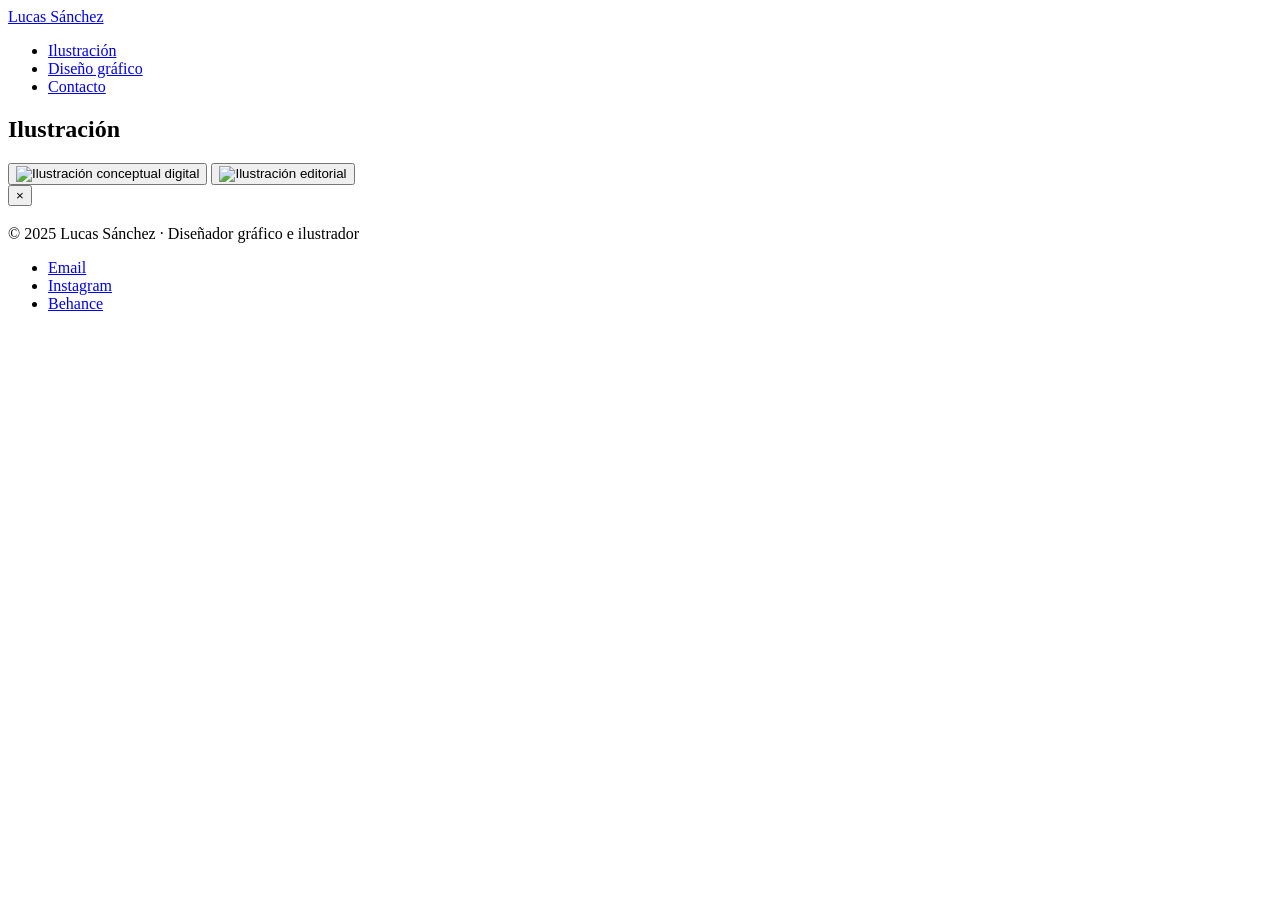
==== secciones/Diseño.html @ 1e2da402 "primera integración de secciones y tipografia" ====
<!DOCTYPE html>
<html lang="es">
<head>
	<meta charset="UTF-8" />
	<meta name="viewport" content="width=device-width, initial-scale=1.0" />

	<title>Lucas Sánchez | Diseñador Gráfico e Ilustrador</title>

	<meta
		name="description"
		content="Portafolio de Lucas Sánchez, diseñador gráfico e ilustrador especializado en ilustración y comunicación visual."
	/>

	<link rel="stylesheet" href="assets/css/index.css" />
</head>

<body>

	<!-- Header / Navegación -->
	<header class="site-header">
		<nav class="nav">
			<div class="nav-container">
				<a href="#top" class="nav-logo">Lucas Sánchez</a>

				<ul class="nav-links">
					<li><a href="#illustration">Ilustración</a></li>
					<li><a href="#graphic">Diseño gráfico</a></li>
					<li><a href="#contact">Contacto</a></li>
				</ul>
			</div>
		</nav>
	</header>

	<main id="top">

		<!-- Sección Galería -->
		<section id="illustration" class="section gallery-section">
			<div class="container">
				<h2 class="section-title">Ilustración</h2>

				<div class="gallery-grid">
					<button
						type="button"
						class="gallery-item"
						data-title="Ilustración y Concept Art"
						data-description="Serie de ilustraciones desarrolladas para exploración conceptual y narrativa visual."
					>
						<img
							src="assets/img/illustration-1.jpg"
							alt="Ilustración conceptual digital"
							loading="lazy"
						/>
					</button>

					<button
						type="button"
						class="gallery-item"
						data-title="Ilustración Editorial"
						data-description="Ilustraciones creadas para piezas editoriales y publicaciones gráficas."
					>
						<img
							src="assets/img/illustration-2.jpg"
							alt="Ilustración editorial"
							loading="lazy"
						/>
					</button>
				</div>
			</div>
		</section>

	</main>

	<!-- Modal de proyecto -->
	<div class="project-modal" aria-hidden="true">
		<div class="modal-backdrop"></div>

		<div
			class="modal-content"
			role="dialog"
			aria-modal="true"
			aria-labelledby="modal-title"
		>
			<button
				type="button"
				class="modal-close"
				aria-label="Cerrar proyecto"
			>
				×
			</button>

			<h3 id="modal-title" class="modal-title"></h3>
			<p class="modal-description"></p>

			<div class="modal-gallery"></div>
		</div>
	</div>

	<!-- Footer -->
	<footer class="site-footer">
		<div class="container">
			<p>
				© 2025 Lucas Sánchez · Diseñador gráfico e ilustrador
			</p>

			<ul class="footer-links">
				<li><a href="mailto:lucas@email.com">Email</a></li>
				<li><a href="#" target="_blank" rel="noopener">Instagram</a></li>
				<li><a href="#" target="_blank" rel="noopener">Behance</a></li>
			</ul>
		</div>
	</footer>

	<script src="assets/js/main.js" defer></script>
</body>
</html>
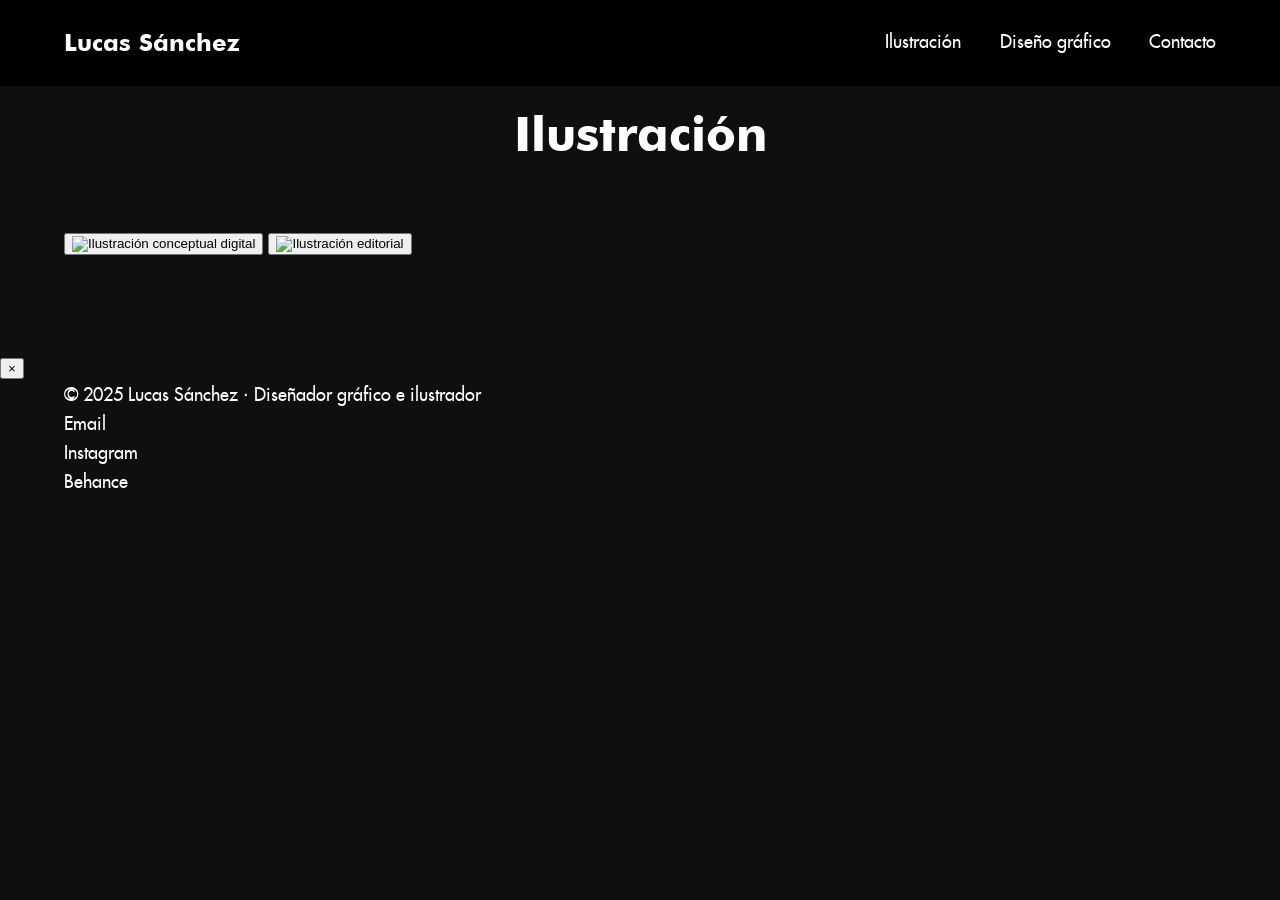
==== commit b217fb68: "Inclusion de imagenes en el repositorio y desarrollo de ilustracion html" ====
--- a/secciones/Diseño.html
+++ b/secciones/Diseño.html
@@ -11,7 +11,7 @@
 		content="Portafolio de Lucas Sánchez, diseñador gráfico e ilustrador especializado en ilustración y comunicación visual."
 	/>
 
-	<link rel="stylesheet" href="assets/css/index.css" />
+	<link rel="stylesheet" href="../assets/css/index.css" />
 </head>
 
 <body>
@@ -46,7 +46,7 @@
 						data-description="Serie de ilustraciones desarrolladas para exploración conceptual y narrativa visual."
 					>
 						<img
-							src="assets/img/illustration-1.jpg"
+							src="../assets/img/illustration-1.jpg"
 							alt="Ilustración conceptual digital"
 							loading="lazy"
 						/>
@@ -59,7 +59,7 @@
 						data-description="Ilustraciones creadas para piezas editoriales y publicaciones gráficas."
 					>
 						<img
-							src="assets/img/illustration-2.jpg"
+							src="../assets/img/illustration-2.jpg"
 							alt="Ilustración editorial"
 							loading="lazy"
 						/>
@@ -110,6 +110,6 @@
 		</div>
 	</footer>
 
-	<script src="assets/js/main.js" defer></script>
+	<script src="../assets/js/main.js" defer></script>
 </body>
 </html>
--- a/assets/css/index.css
+++ b/assets/css/index.css
@@ -0,0 +1,6 @@
+@import url("reset.css");
+@import url("theme.css");
+@import url("base.css");
+@import url("layout.css");
+@import url("components.css");
+@import url("navigation.css")
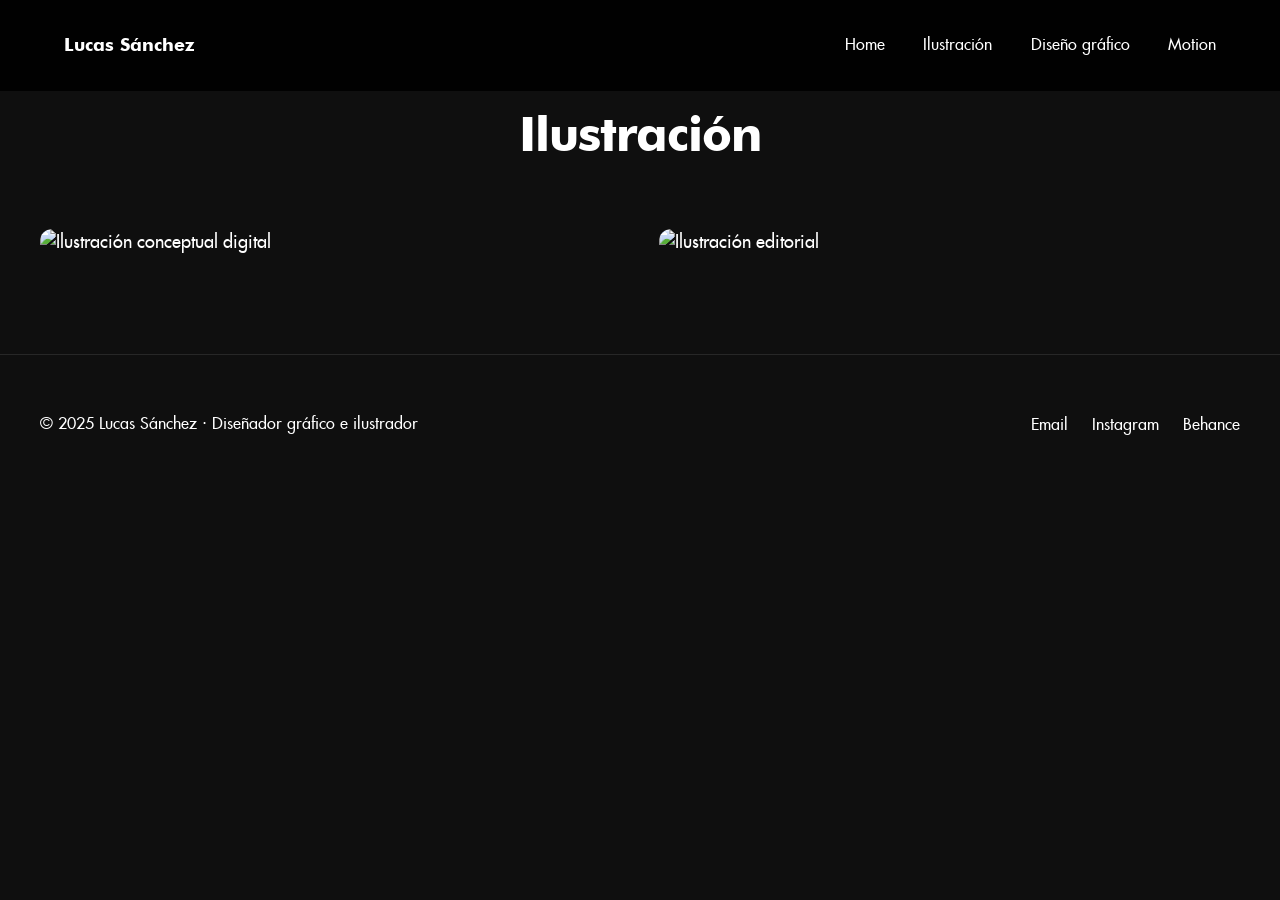
==== commit 8473f6f4: "Termina seccion de ilustracion, header terminado con links funcionales" ====
--- a/secciones/Diseño.html
+++ b/secciones/Diseño.html
@@ -12,6 +12,7 @@
 	/>
 
 	<link rel="stylesheet" href="../assets/css/index.css" />
+	<link rel="stylesheet" href="../assets/css/Secciones/Diseño.css" />
 </head>
 
 <body>
@@ -23,9 +24,10 @@
 				<a href="#top" class="nav-logo">Lucas Sánchez</a>
 
 				<ul class="nav-links">
-					<li><a href="#illustration">Ilustración</a></li>
-					<li><a href="#graphic">Diseño gráfico</a></li>
-					<li><a href="#contact">Contacto</a></li>
+					<li><a href="../index.html">Home</a></li>
+					<li><a href="ilustracion.html">Ilustración</a></li>
+					<li><a href="Diseño.html">Diseño gráfico</a></li>
+					<li><a href="Motion.html">Motion</a></li>
 				</ul>
 			</div>
 		</nav>
--- a/assets/css/Secciones/Diseño.css
+++ b/assets/css/Secciones/Diseño.css
@@ -0,0 +1,261 @@
+.container {
+	width: min(1200px, 100% - 2rem);
+	margin-inline: auto;
+}
+
+.section {
+	padding: var(--space-2xl) 0;
+}
+
+.section-title {
+	font-size: var(--text-3xl);
+	margin-bottom: var(--space-xl);
+	letter-spacing: -0.02em;
+	/* Ensure anchors and in-page navigation don't get hidden by the sticky header */
+	scroll-margin-top: 4rem; /* distance from top when jumping to this element */
+}
+
+/* --------------------------------------------------------------------------
+   3. HEADER / NAV
+   -------------------------------------------------------------------------- */
+.site-header {
+	position: sticky;
+	top: 0;
+	z-index: 10;
+	background-color: rgba(15, 15, 15, 0.85);
+	backdrop-filter: blur(8px);
+}
+
+.nav-container {
+	display: flex;
+	align-items: center;
+	justify-content: space-between;
+	/* Reduced padding so header is smaller and doesn't cover section titles */
+	padding: 0.45rem 0;
+}
+
+.nav-logo {
+	/* Slightly smaller logo/text to reduce header height on section pages */
+	font-size: var(--text-base);
+	font-weight: 700;
+	text-decoration: none;
+	color: var(--color-text);
+}
+
+.nav-links {
+	list-style: none;
+	display: flex;
+	gap: var(--space-lg);
+	margin: 0;
+	padding: 0;
+}
+
+.nav-links a {
+	text-decoration: none;
+	color: var(--color-text-muted);
+	font-size: var(--text-sm);
+	position: relative;
+}
+
+.nav-links a::after {
+	content: "";
+	position: absolute;
+	left: 0;
+	bottom: -4px;
+	width: 100%;
+	height: 1px;
+	background-color: currentColor;
+	transform: scaleX(0);
+	transform-origin: left;
+	transition: transform var(--duration-normal) var(--ease-out);
+}
+
+.nav-links a:hover::after {
+	transform: scaleX(1);
+}
+
+/* --------------------------------------------------------------------------
+   4. GALERÍA
+   -------------------------------------------------------------------------- */
+.gallery-grid {
+	display: grid;
+	grid-template-columns: repeat(auto-fit, minmax(260px, 1fr));
+	gap: var(--space-lg);
+}
+
+.gallery-item {
+	all: unset;
+	cursor: pointer;
+	display: block;
+	position: relative;
+	border-radius: 12px;
+	overflow: hidden;
+}
+
+.gallery-item img {
+	width: 100%;
+	height: 100%;
+	object-fit: cover;
+	transition: transform 0.6s var(--ease-out),
+	            filter 0.6s var(--ease-out);
+}
+
+.gallery-item::after {
+	content: "";
+	position: absolute;
+	inset: 0;
+	background: linear-gradient(
+		to top,
+		rgba(0, 0, 0, 0.6),
+		rgba(0, 0, 0, 0)
+	);
+	opacity: 0;
+	transition: opacity 0.4s var(--ease-out);
+}
+
+.gallery-item:hover img {
+	transform: scale(1.05);
+	filter: saturate(1.1);
+}
+
+.gallery-item:hover::after {
+	opacity: 1;
+}
+
+/* Caption inside gallery button, aligned to the right */
+.gallery-caption {
+	position: absolute;
+	right: 0.75rem;
+	bottom: 0.75rem;
+	text-align: right; /* align text to the right inside the caption */
+	color: var(--color-text, #fff);
+	background: linear-gradient(90deg, rgba(0,0,0,0.0), rgba(0,0,0,0.45));
+	padding: 0.35rem 0.6rem;
+	border-radius: 6px;
+	backdrop-filter: blur(4px);
+}
+.gallery-caption strong {
+	font-weight: 700;
+	font-size: 0.95rem;
+	line-height: 1;
+}
+
+/* Focus accesible */
+.gallery-item:focus-visible {
+	outline: 2px solid var(--color-text);
+	outline-offset: 4px;
+}
+
+/* --------------------------------------------------------------------------
+   5. MODAL
+   -------------------------------------------------------------------------- */
+.project-modal {
+	position: fixed;
+	inset: 0;
+	z-index: 100;
+	display: none;
+}
+
+.project-modal[aria-hidden="false"] {
+	display: grid;
+	place-items: center;
+}
+
+.modal-backdrop {
+	position: absolute;
+	inset: 0;
+	background-color: rgba(0, 0, 0, 0.8);
+}
+
+.modal-content {
+	position: relative;
+	background-color: var(--color-bg);
+	padding: var(--space-xl);
+	max-width: 900px;
+	width: calc(100% - 2rem);
+	max-height: 90vh;
+	overflow-y: auto;
+	border-radius: 16px;
+}
+
+.modal-close {
+	all: unset;
+	position: absolute;
+	top: var(--space-md);
+	right: var(--space-md);
+	font-size: var(--text-2xl);
+	cursor: pointer;
+	color: var(--color-text-muted);
+}
+
+.modal-title {
+	font-size: var(--text-2xl);
+	margin-bottom: var(--space-sm);
+}
+
+.modal-description {
+	font-size: var(--text-base);
+	color: var(--color-text-muted);
+	max-width: 65ch;
+	margin-bottom: var(--space-lg);
+}
+
+.modal-gallery {
+	display: grid;
+	grid-template-columns: repeat(auto-fit, minmax(220px, 1fr));
+	gap: var(--space-md);
+}
+
+/* --------------------------------------------------------------------------
+   6. FOOTER
+   -------------------------------------------------------------------------- */
+.site-footer {
+	padding: var(--space-xl) 0;
+	border-top: 1px solid rgba(255, 255, 255, 0.1);
+}
+
+.site-footer .container {
+	display: flex;
+	justify-content: space-between;
+	align-items: center;
+	flex-wrap: wrap;
+	gap: var(--space-md);
+}
+
+.site-footer p {
+	margin: 0;
+	font-size: var(--text-sm);
+	color: var(--color-text-muted);
+}
+
+.footer-links {
+	list-style: none;
+	display: flex;
+	gap: var(--space-md);
+	margin: 0;
+	padding: 0;
+}
+
+.footer-links a {
+	text-decoration: none;
+	font-size: var(--text-sm);
+	color: var(--color-text-muted);
+}
+
+.footer-links a:hover {
+	color: var(--color-text);
+}
+
+/* --------------------------------------------------------------------------
+   7. RESPONSIVE AJUSTES
+   -------------------------------------------------------------------------- */
+@media (max-width: 600px) {
+	.nav-links {
+		gap: var(--space-md);
+	}
+
+	.section-title {
+		font-size: var(--text-2xl);
+	}
+
+}
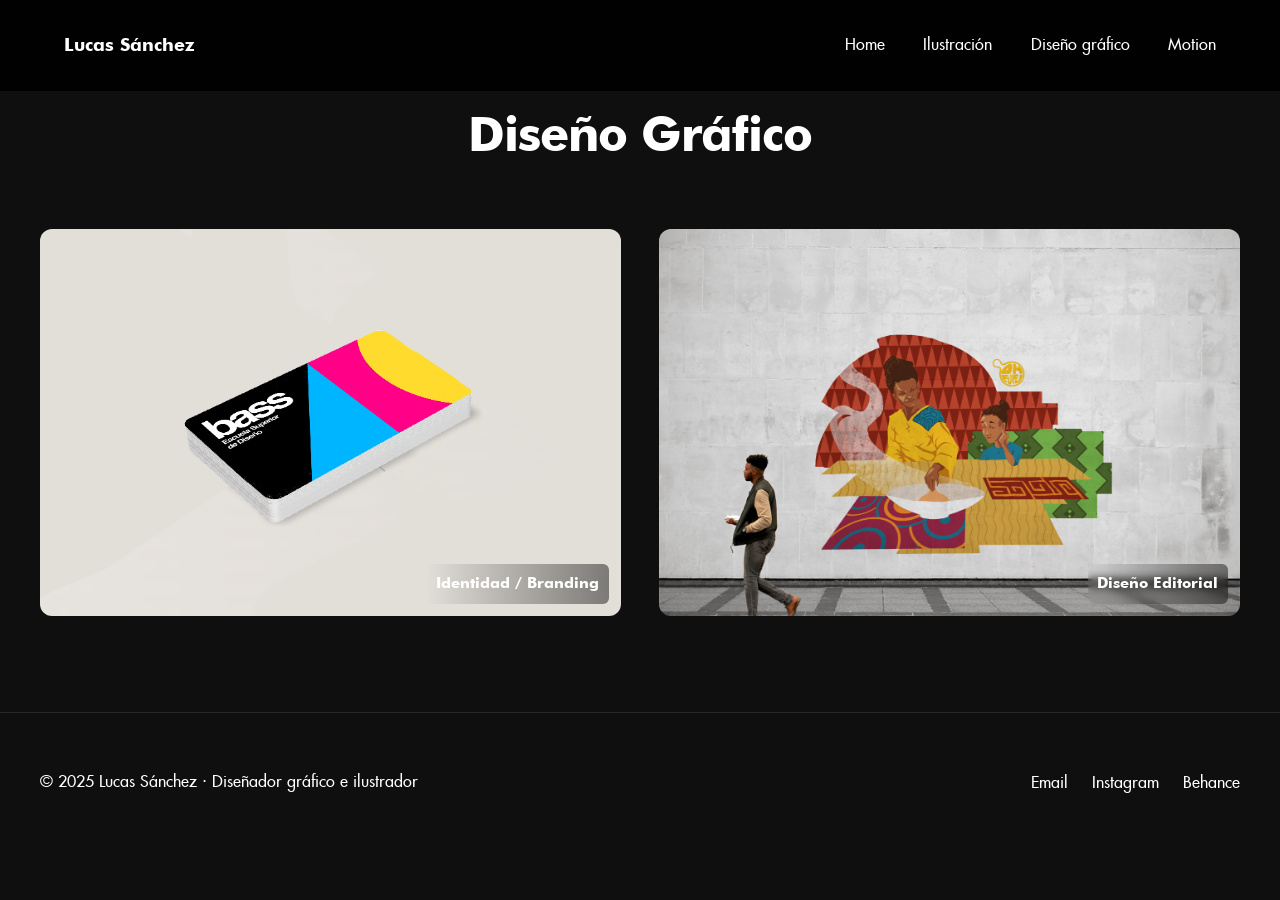
==== commit d60c70a3: "Integracion de imagenes en diseño.html y 404" ====
--- a/secciones/Diseño.html
+++ b/secciones/Diseño.html
@@ -36,35 +36,43 @@
 	<main id="top">
 
 		<!-- Sección Galería -->
-		<section id="illustration" class="section gallery-section">
+		<section id="design" class="section gallery-section">
 			<div class="container">
-				<h2 class="section-title">Ilustración</h2>
+				<h2 class="section-title">Diseño Gráfico</h2>
 
 				<div class="gallery-grid">
 					<button
 						type="button"
 						class="gallery-item"
-						data-title="Ilustración y Concept Art"
-						data-description="Serie de ilustraciones desarrolladas para exploración conceptual y narrativa visual."
+						data-title="Identidad y Marca"
+						data-description="Proyectos de identidad visual, branding y sistemas gráficos aplicados a marcas."
+						data-images="../assets/img/Dise_Bass.png, ../assets/img/Dise_Bass1.png, ../assets/img/Dise_Bass2.png, ../assets/img/Dise_Bass3.png, ../assets/img/Dise_Bass4.png, ../assets/img/Dise_Bass5.png, ../assets/img/Dise_RR.png, ../assets/img/Dise_RR1.png, ../assets/img/Dise_RR3.png, ../assets/img/Dise_RR4.png, ../assets/img/Dise_RR5.png, ../assets/img/Dise_Safe.png, ../assets/img/Dise_Safe1.png"
 					>
 						<img
-							src="../assets/img/illustration-1.jpg"
-							alt="Ilustración conceptual digital"
+							src="../assets/img/Dise_Bass.png"
+							alt="Proyecto de identidad visual — Dise_Bass"
 							loading="lazy"
 						/>
+						<div class="gallery-caption">
+							<strong>Identidad / Branding</strong>
+						</div>
 					</button>
 
 					<button
 						type="button"
 						class="gallery-item"
-						data-title="Ilustración Editorial"
-						data-description="Ilustraciones creadas para piezas editoriales y publicaciones gráficas."
+						data-title="Editorial y Maquetación"
+						data-description="Diseño editorial, maquetación y piezas impresas para publicaciones y catálogos."
+						data-images="../assets/img/Dise_Ofufu.png, ../assets/img/Dise_Ofufu1.png, ../assets/img/Dise_Ofufu2.png, ../assets/img/Dise_Ofufu3.png, ../assets/img/Dise_MadriZ.png, ../assets/img/Dise_Logo.png, ../assets/img/Dise_Cartel.png"
 					>
 						<img
-							src="../assets/img/illustration-2.jpg"
-							alt="Ilustración editorial"
+							src="../assets/img/Dise_Ofufu3.png"
+							alt="Proyecto editorial"
 							loading="lazy"
 						/>
+						<div class="gallery-caption">
+							<strong>Diseño Editorial</strong>
+						</div>
 					</button>
 				</div>
 			</div>
